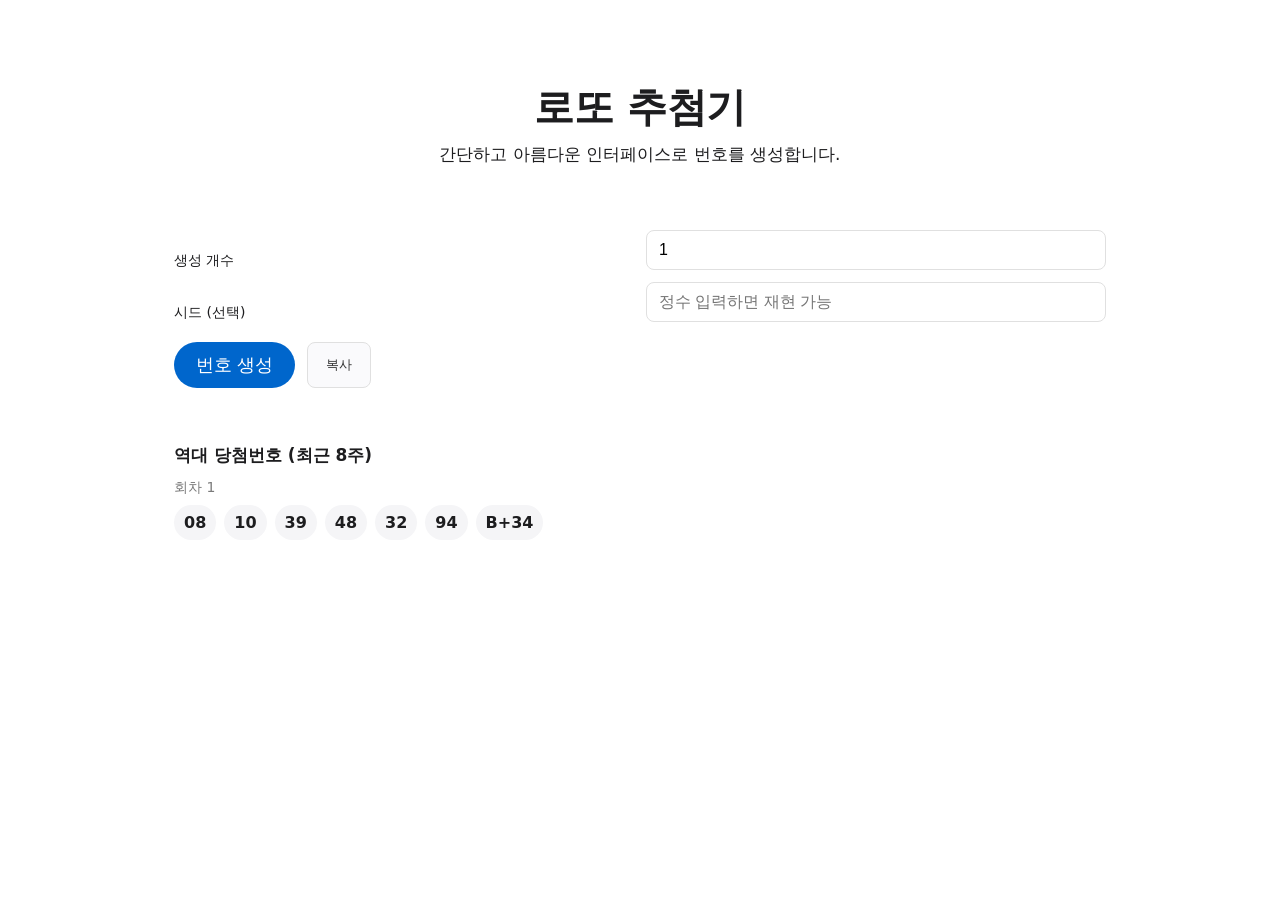
==== web/index.html @ 0f637c2f "Initial lotto generator project with web UI and draws history" ====
<!doctype html>
<html lang="ko">
<head>
  <meta charset="utf-8" />
  <meta name="viewport" content="width=device-width,initial-scale=1" />
  <title>로또 추첨기 — 디자인 반영 UI</title>
  <link rel="stylesheet" href="styles.css">
</head>
<body>
  <header class="hero">
    <h1 class="hero-title">로또 추첨기</h1>
    <p class="hero-sub">간단하고 아름다운 인터페이스로 번호를 생성합니다.</p>
  </header>

  <main class="container">
    <section class="controls">
      <label class="label">생성 개수</label>
      <input id="count" type="number" min="1" max="20" value="1" />

      <label class="label">시드 (선택)</label>
      <input id="seed" type="text" placeholder="정수 입력하면 재현 가능" />

      <div class="actions">
        <button id="generate" class="btn-primary">번호 생성</button>
        <button id="copy" class="btn-secondary">복사</button>
      </div>
    </section>

    <section id="results" class="results" aria-live="polite"></section>
    <section id="history" class="results" aria-live="polite">
      <h2 class="hero-sub">역대 당첨번호 (최근 8주)</h2>
      <div id="history-list"></div>
    </section>
  </main>

  <script src="app.js"></script>
</body>
</html>
---- web/styles.css ----
:root{
  --color-primary:#0066cc;
  --color-primary-focus:#0071e3;
  --color-on-primary:#ffffff;
  --color-body:#1d1d1f;
  --radius-pill:9999px;
  --radius-sm:8px;
  --spacing-sm:12px;
  --spacing-md:17px;
  --spacing-lg:24px;
}

*{box-sizing:border-box}
body{
  margin:0;
  font-family: SF Pro Text, system-ui, -apple-system, sans-serif;
  color:var(--color-body);
  background: #ffffff;
  -webkit-font-smoothing:antialiased;
}

.hero{
  padding:80px 24px 32px;
  text-align:center;
}
.hero-title{
  font-family: SF Pro Display, system-ui, -apple-system, sans-serif;
  font-size:40px;
  font-weight:600;
  letter-spacing: -0.28px;
  margin:0 0 8px;
}
.hero-sub{
  margin:0;
  font-size:17px;
  color:var(--color-body);
}

.container{
  max-width:980px;
  margin:32px auto;
  padding:0 24px 64px;
}

.controls{
  display:grid;
  grid-template-columns: 1fr 1fr;
  gap:12px;
  align-items:end;
}
.label{font-size:14px;color:var(--color-body);}
input[type="number"], input[type="text"]{
  padding:10px 12px;
  border:1px solid #e0e0e0;
  border-radius:8px;
  font-size:16px;
}

.actions{grid-column:1 / -1; display:flex; gap:12px; margin-top:8px}
.btn-primary{
  background:var(--color-primary);
  color:var(--color-on-primary);
  border:none;
  padding:11px 22px;
  border-radius:var(--radius-pill);
  font-size:18px;
  cursor:pointer;
}
.btn-primary:focus{outline:3px solid var(--color-primary-focus); outline-offset:2px}
.btn-secondary{
  background:#fafafc;
  color:#333333;
  border:1px solid #e0e0e0;
  padding:11px 18px;
  border-radius:8px;
  cursor:pointer;
}

.results{margin-top:28px; display:flex; flex-direction:column; gap:12px}
.ticket{
  display:flex; gap:8px; align-items:center; flex-wrap:wrap;
}
.chip{background:#f5f5f7; padding:8px 10px; border-radius:999px; font-weight:600}
.ticket-label{width:100%; font-size:14px; color:#7a7a7a}

@media (max-width:640px){
  .controls{grid-template-columns:1fr}
  .hero{padding:40px 16px}
}
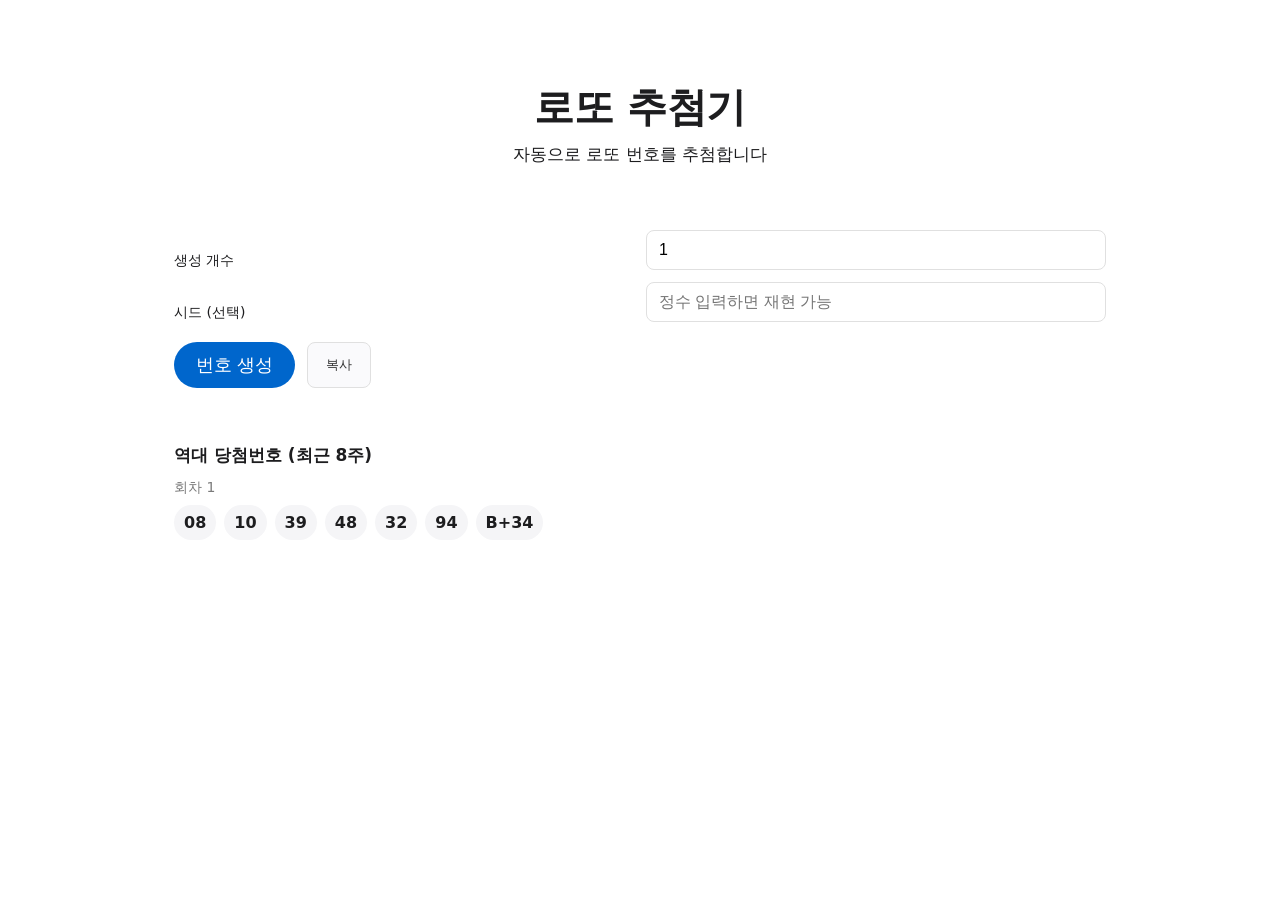
==== commit 98b4d034: "Update subtitle text on web UI" ====
--- a/web/index.html
+++ b/web/index.html
@@ -9,7 +9,7 @@
 <body>
   <header class="hero">
     <h1 class="hero-title">로또 추첨기</h1>
-    <p class="hero-sub">간단하고 아름다운 인터페이스로 번호를 생성합니다.</p>
+    <p class="hero-sub">자동으로 로또 번호를 추첨합니다</p>
   </header>
 
   <main class="container">
